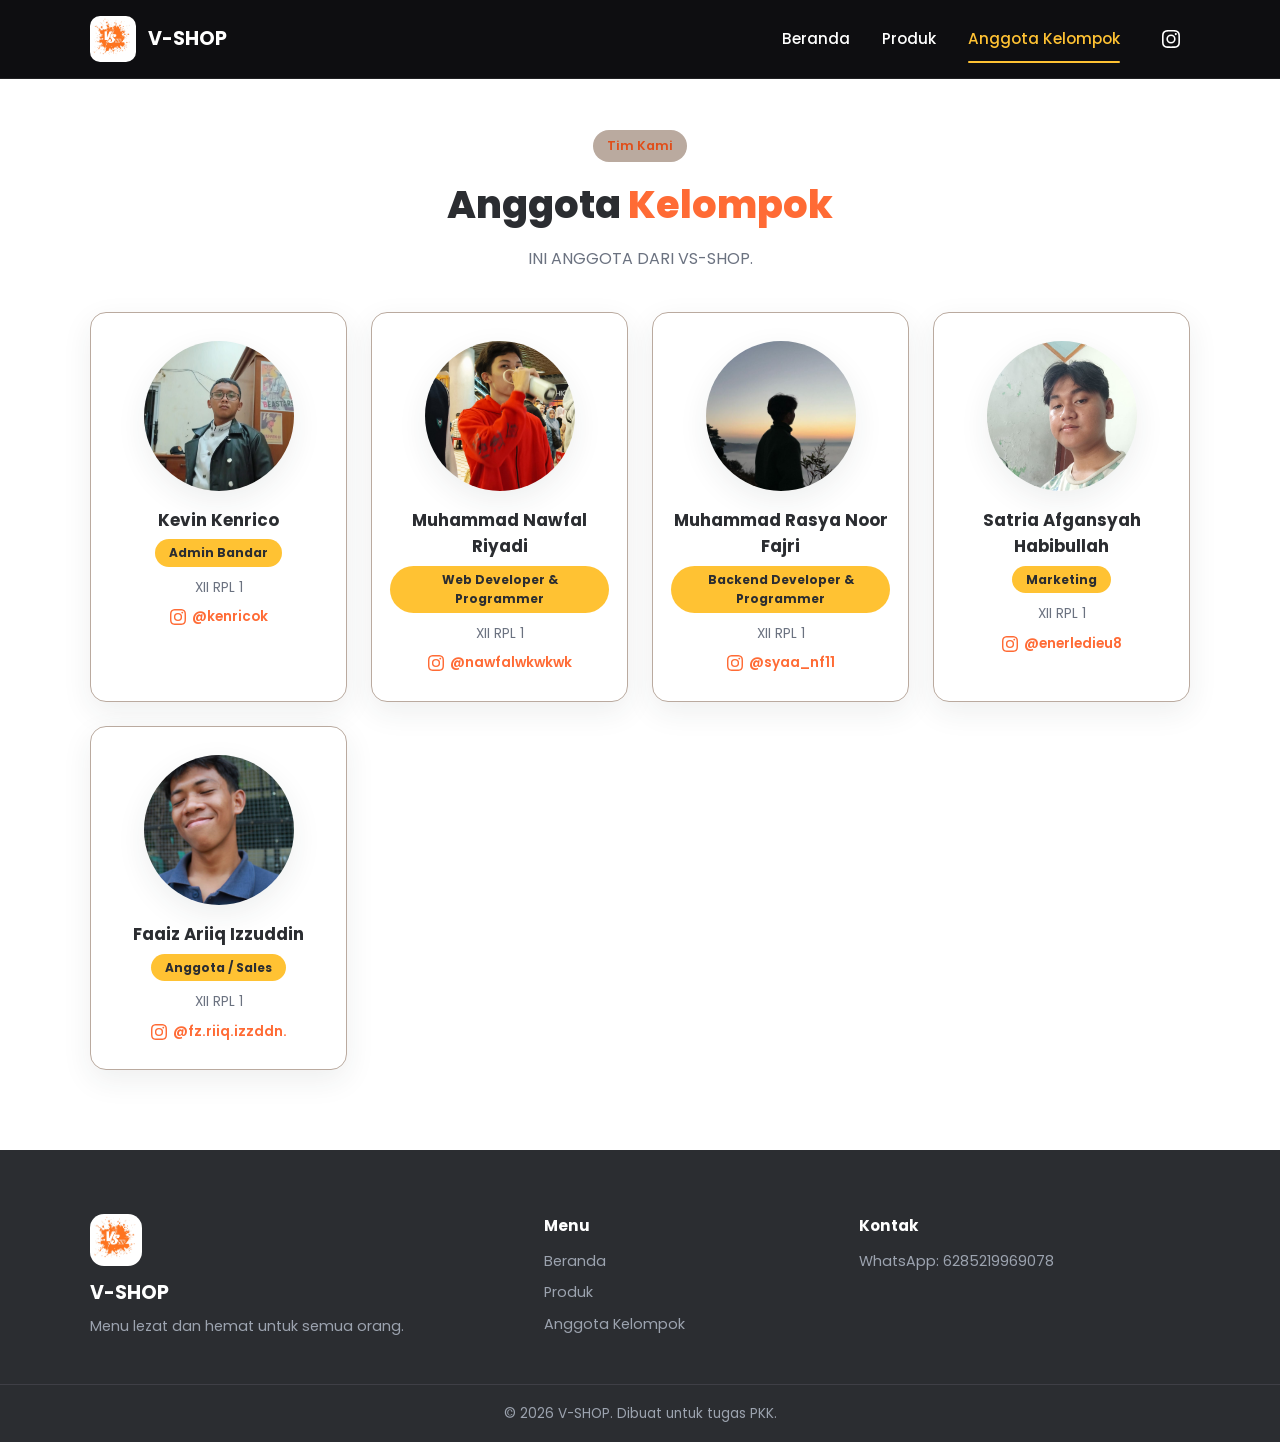
==== anggota.html @ c3562d58 "push web pkk pertama kali sebagai sample" ====
<!DOCTYPE html>
<html lang="id">
<head>
  <meta charset="UTF-8" />
  <meta name="viewport" content="width=device-width, initial-scale=1.0" />
  <meta name="description" content="Website penjualan makanan dan minuman — Anggota Kelompok" />
  <title>Anggota Kelompok — VS-SHOP</title>

  <!-- Google Font (bisa dihapus jika offline) -->
  <link rel="preconnect" href="https://fonts.googleapis.com" />
  <link rel="preconnect" href="https://fonts.gstatic.com" crossorigin />
  <link href="https://fonts.googleapis.com/css2?family=Poppins:wght@400;500;600;700;800&display=swap" rel="stylesheet" />

  <link rel="stylesheet" href="css/style.css" />
</head>
<body>

  <!-- ================= NAVBAR ================= -->
  <!-- Navbar SAMA PERSIS di index.html / produk.html / anggota.html.
       Brand & nama menu diisi otomatis dari js/data.js oleh js/main.js. -->
  <header class="navbar" id="navbar">
    <div class="container nav-container">
      <a href="index.html" class="brand">
        <span class="brand-logo" id="brand-logo">&#127869;</span>
        <span class="brand-name" id="brand-name">V-SHOP</span>
      </a>

      <nav class="nav-menu" id="nav-menu">
        <a href="index.html" class="nav-link">Beranda</a>
        <a href="produk.html" class="nav-link">Produk</a>
        <a href="anggota.html" class="nav-link active">Anggota Kelompok</a>
        <a href="#" class="insta-icon" id="insta-link" aria-label="Instagram">
          <svg viewBox="0 0 24 24" fill="currentColor" aria-hidden="true">
            <path d="M12 2.16c3.2 0 3.58 0 4.85.07 1.17.05 1.8.25 2.23.41.56.22.96.48 1.38.9.42.42.68.82.9 1.38.16.42.36 1.06.41 2.23.06 1.27.07 1.64.07 4.85s-.01 3.58-.07 4.85c-.05 1.17-.25 1.8-.41 2.23-.22.56-.48.96-.9 1.38-.42.42-.82.68-1.38.9-.42.16-1.06.36-2.23.41-1.27.06-1.64.07-4.85.07s-3.58-.01-4.85-.07c-1.17-.05-1.8-.25-2.23-.41a3.7 3.7 0 0 1-1.38-.9 3.7 3.7 0 0 1-.9-1.38c-.16-.42-.36-1.06-.41-2.23C2.17 15.58 2.16 15.2 2.16 12s.01-3.58.07-4.85c.05-1.17.25-1.8.41-2.23.22-.56.48-.96.9-1.38.42-.42.82-.68 1.38-.9.42-.16 1.06-.36 2.23-.41C8.42 2.17 8.8 2.16 12 2.16m0-2.16C8.74 0 8.33.01 7.05.07 5.78.13 4.9.33 4.14.63a5.87 5.87 0 0 0-2.13 1.38A5.87 5.87 0 0 0 .63 4.14C.33 4.9.13 5.78.07 7.05.01 8.33 0 8.74 0 12s.01 3.67.07 4.95c.06 1.27.26 2.15.56 2.91.31.8.72 1.47 1.38 2.13a5.87 5.87 0 0 0 2.13 1.38c.76.3 1.64.5 2.91.56 1.28.06 1.69.07 4.95.07s3.67-.01 4.95-.07c1.27-.06 2.15-.26 2.91-.56a5.87 5.87 0 0 0 2.13-1.38 5.87 5.87 0 0 0 1.38-2.13c.3-.76.5-1.64.56-2.91.06-1.28.07-1.69.07-4.95s-.01-3.67-.07-4.95c-.06-1.27-.26-2.15-.56-2.91a5.87 5.87 0 0 0-1.38-2.13A5.87 5.87 0 0 0 19.86.63c-.76-.3-1.64-.5-2.91-.56C15.67.01 15.26 0 12 0zm0 5.84a6.16 6.16 0 1 0 0 12.32 6.16 6.16 0 0 0 0-12.32zM12 16a4 4 0 1 1 0-8 4 4 0 0 1 0 8zm7.85-10.6a1.44 1.44 0 1 1-2.88 0 1.44 1.44 0 0 1 2.88 0z"/>
          </svg>
        </a>
      </nav>

      <button class="hamburger" id="hamburger" aria-label="Buka menu">
        <span></span><span></span><span></span>
      </button>
    </div>
  </header>

  <!-- ================= ANGGOTA KELOMPOK ================= -->
  <!-- Grid anggota di-render dari js/data.js oleh js/main.js -->
  <section class="section section-alt page-top" id="anggota">
    <div class="container">
      <div class="section-head">
        <span class="section-tag">Tim Kami</span>
        <h2 class="section-title">Anggota <span class="highlight">Kelompok</span></h2>
        <p class="section-desc">INI ANGGOTA DARI VS-SHOP.</p>
      </div>

      <!-- Card anggota di-render dari js/data.js oleh js/main.js -->
      <div class="grid grid-team" id="team-grid"></div>
    </div>
  </section>

  <!-- ================= FOOTER ================= -->
  <footer class="footer">
    <div class="container footer-content">
      <div class="footer-brand">
        <span class="footer-logo" id="footer-logo">&#127869;</span>
        <h3 id="footer-brand-name">Warung PKK</h3>
        <p id="footer-tagline">Menu lezat dan hemat untuk semua.</p>
      </div>
      <div class="footer-links">
        <h4>Menu</h4>
        <a href="index.html">Beranda</a>
        <a href="produk.html">Produk</a>
        <a href="anggota.html">Anggota Kelompok</a>
      </div>
      <div class="footer-contact">
        <h4>Kontak</h4>
        <p id="footer-contact-line">WhatsApp: +62 852-1996-9078</p>
      </div>
    </div>
    <div class="footer-bottom">
      <div class="container">
        <p>&copy; <span id="footer-year"></span> <span id="footer-copy-brand">Warung PKK</span>. Dibuat untuk tugas PKK.</p>
      </div>
    </div>
  </footer>

  <!-- Data (ganti-ganti di sini) lalu logika -->
  <script src="js/data.js"></script>
  <script src="js/main.js"></script>
</body>
</html>
---- css/style.css ----
/* ==========================================================================
   WARNA & FONT — ganti di sini jika ingin tema berbeda
   ========================================================================== */
:root {
  --primary: #ff6b35;
  --primary-dark: #e04e1a;
  --primary-light: #baaa9f;
  --accent: #ffc233;
  --accent-dark: #f0ad0a;
  --dark: #2b2d31;
  --gray: #6b7280;
  --bg: #fffaf5;
  --white: #ffffff;
  --radius: 16px;
  --shadow: 0 10px 30px rgba(43, 45, 49, 0.08);
  --shadow-hover: 0 16px 40px rgba(255, 194, 51, 0.35);
  font-size: 16px;
}

/* ==========================================================================
   RESET DASAR
   ========================================================================== */
* {
  margin: 0;
  padding: 0;
  box-sizing: border-box;
}

html {
  scroll-behavior: smooth;
}

body {
  font-family: "Poppins", "Segoe UI", system-ui, sans-serif;
  color: var(--dark);
  background: var(--bg);
  line-height: 1.6;
}

img {
  display: block;
  max-width: 100%;
}

a {
  text-decoration: none;
  color: inherit;
}

.container {
  width: min(1100px, 92%);
  margin-inline: auto;
}

.highlight {
  color: var(--primary);
}

/* ==========================================================================
   NAVBAR
   ========================================================================== */
.navbar {
  position: fixed;
  inset: 0 0 auto 0;
  z-index: 100;
  background: #0e0e11;
  border-bottom: 1px solid rgba(255, 255, 255, 0.08);
  transition: box-shadow 0.3s ease;
}

.navbar.scrolled {
  box-shadow: 0 4px 24px rgba(0, 0, 0, 0.5);
}

.nav-container {
  display: flex;
  align-items: center;
  justify-content: space-between;
  padding: 16px 0;
}

.brand {
  display: flex;
  align-items: center;
  gap: 12px;
}

/* Logo kotak putih */
.brand-logo {
  font-size: 1.8rem;
  display: inline-flex;
  align-items: center;
  justify-content: center;
  width: 46px;
  height: 46px;
  background: var(--white);
  border-radius: 10px;
  overflow: hidden;
}

.brand-logo img,
.footer-logo img {
  width: 100%;
  height: 100%;
  object-fit: contain;
  border-radius: 8px;
}

.brand-name {
  font-weight: 700;
  font-size: 1.2rem;
  color: #ffffff;
}

.nav-menu {
  display: flex;
  align-items: center;
  gap: 32px;
}

.nav-link {
  position: relative;
  padding: 6px 0;
  color: #ffffff;
  font-weight: 500;
  font-size: 0.95rem;
  transition: color 0.25s ease;
}

.nav-link:hover {
  color: var(--accent);
}

.nav-link.active {
  color: var(--accent);
}

.nav-link.active::after {
  content: "";
  position: absolute;
  left: 0;
  right: 0;
  bottom: -6px;
  height: 2px;
  border-radius: 2px;
  background: var(--accent);
}

.insta-icon {
  display: inline-flex;
  align-items: center;
  justify-content: center;
  width: 38px;
  height: 38px;
  color: #ffffff;
  transition: color 0.25s ease, transform 0.25s ease;
}

.insta-icon svg {
  width: 18px;
  height: 18px;
}

.insta-icon:hover {
  color: var(--accent);
  transform: scale(1.1);
}

/* Hamburger (hanya muncul di layar kecil) */
.hamburger {
  display: none;
  flex-direction: column;
  gap: 5px;
  background: none;
  border: none;
  cursor: pointer;
  padding: 8px;
}

.hamburger span {
  display: block;
  width: 26px;
  height: 3px;
  border-radius: 3px;
  background: #ffffff;
  transition: transform 0.3s ease, opacity 0.3s ease;
}

.hamburger.open span:nth-child(1) {
  transform: translateY(8px) rotate(45deg);
}

.hamburger.open span:nth-child(2) {
  opacity: 0;
}

.hamburger.open span:nth-child(3) {
  transform: translateY(-8px) rotate(-45deg);
}

/* ==========================================================================
   TOMBOL
   ========================================================================== */
.btn {
  display: inline-block;
  padding: 12px 24px;
  border-radius: 999px;
  font-family: inherit;
  font-weight: 600;
  font-size: 0.95rem;
  border: none;
  cursor: pointer;
  transition: transform 0.2s ease, box-shadow 0.2s ease;
}

/* Tombol utama: kuning solid */
.btn-primary {
  background: var(--accent);
  color: var(--dark);
  box-shadow: 0 6px 18px rgba(255, 194, 51, 0.4);
}

.btn-primary:hover {
  transform: translateY(-2px);
  box-shadow: var(--shadow-hover);
}

/* ==========================================================================
   BERANDA / HERO
   ========================================================================== */
.hero {
  padding: 160px 0 80px;
  background:
    radial-gradient(circle at 85% 15%, rgba(255, 194, 51, 0.3), transparent 45%),
    radial-gradient(circle at 10% 90%, rgba(255, 194, 51, 0.2), transparent 40%),
    linear-gradient(135deg, #fff8e6, #ffedb8);
}

.hero-grid {
  display: grid;
  grid-template-columns: 1.15fr 1fr;
  gap: 48px;
  align-items: center;
}

.hero-title {
  font-size: clamp(2rem, 4.5vw, 3.2rem);
  font-weight: 800;
  line-height: 1.2;
  margin-bottom: 16px;
  color: var(--dark);
}

.hero-subtitle {
  color: var(--gray);
  font-size: 1.05rem;
  max-width: 52ch;
  margin-bottom: 28px;
}

.btn-hero {
  font-size: 1.05rem;
  padding: 14px 32px;
}

.hero-image img {
  width: 100%;
  border-radius: 24px;
  box-shadow: var(--shadow);
}

.hero-image img.img-placeholder {
  border-radius: 24px;
}

/* ==========================================================================
   BARIS 4 KARTU FITUR
   ========================================================================== */
.features {
  padding: 0 0 40px;
}

.features-row {
  display: flex;
  flex-wrap: wrap;
  gap: 20px;
  justify-content: center;
  background: var(--white);
  border-radius: var(--radius);
  box-shadow: var(--shadow);
  padding: 24px;
}

.feature-card {
  display: flex;
  align-items: center;
  gap: 14px;
  flex: 1 1 200px;
}

/* Ikon bulat kuning kecil */
.feature-icon {
  font-size: 1.2rem;
  display: inline-flex;
  align-items: center;
  justify-content: center;
  width: 44px;
  height: 44px;
  flex-shrink: 0;
  background: var(--accent);
  border-radius: 50%;
  box-shadow: 0 4px 12px rgba(255, 194, 51, 0.4);
}

.feature-card h3 {
  font-size: 1rem;
  margin-bottom: 2px;
}

.feature-card p {
  font-size: 0.85rem;
  color: var(--gray);
}

/* ==========================================================================
   KENAPA PILIH KAMI
   ========================================================================== */
.why-section {
  padding: 40px 0 80px;
}

.why-grid {
  display: grid;
  grid-template-columns: 1.2fr 1fr;
  gap: 48px;
  align-items: center;
}

.why-title {
  font-size: clamp(1.6rem, 3.5vw, 2.4rem);
  font-weight: 800;
  margin-bottom: 16px;
}

.why-desc {
  color: var(--gray);
  max-width: 52ch;
  margin-bottom: 20px;
}

/* Teks kecil bergaya tulisan tangan / catatan tempel */
.why-note {
  display: inline-block;
  font-family: "Segoe Script", "Brush Script MT", cursive;
  font-style: italic;
  font-size: 1.15rem;
  color: var(--primary);
  background: var(--accent);
  padding: 6px 14px;
  border-radius: 6px;
  transform: rotate(-1.5deg);
}

.why-image img {
  width: 100%;
  border-radius: 24px;
  box-shadow: var(--shadow);
}

/* ==========================================================================
   SECTION UMUM
   ========================================================================== */
.section {
  padding: 80px 0;
}

/* Halaman produk.html & anggota.html berdiri sendiri di bawah navbar fixed */
.page-top {
  padding-top: 130px;
}

.section-alt {
  background: var(--white);
}

.section-head {
  text-align: center;
  max-width: 620px;
  margin: 0 auto 40px;
}

.section-tag {
  display: inline-block;
  background: var(--primary-light);
  color: var(--primary-dark);
  font-weight: 600;
  font-size: 0.8rem;
  padding: 6px 14px;
  border-radius: 999px;
  margin-bottom: 12px;
}

.section-title {
  font-size: clamp(1.6rem, 3.5vw, 2.4rem);
  font-weight: 800;
  margin-bottom: 10px;
}

.section-desc {
  color: var(--gray);
}

/* ==========================================================================
   FILTER KATEGORI
   ========================================================================== */
.filter-bar {
  display: flex;
  justify-content: center;
  flex-wrap: wrap;
  gap: 10px;
  margin-bottom: 36px;
}

.filter-btn {
  font-family: inherit;
  font-weight: 600;
  font-size: 0.9rem;
  padding: 9px 22px;
  border-radius: 999px;
  border: 2px solid var(--primary-light);
  background: var(--white);
  color: var(--dark);
  cursor: pointer;
  transition: all 0.2s ease;
}

.filter-btn:hover {
  border-color: var(--accent);
}

.filter-btn.active {
  background: var(--accent);
  border-color: var(--accent);
  color: var(--dark);
}

/* ==========================================================================
   GRID PRODUK & KARTU
   ========================================================================== */
.grid {
  display: grid;
  grid-template-columns: repeat(auto-fill, minmax(240px, 1fr));
  gap: 24px;
}

.product-card {
  background: var(--white);
  border-radius: var(--radius);
  overflow: hidden;
  box-shadow: var(--shadow);
  position: relative;
  display: flex;
  flex-direction: column;
  transition: transform 0.25s ease, box-shadow 0.25s ease;
}

.product-card:hover {
  transform: translateY(-6px);
  box-shadow: var(--shadow-hover);
}

.product-img {
  width: 100%;
  aspect-ratio: 3 / 2;
  object-fit: cover;
}

.product-img.img-placeholder {
  object-fit: contain;
}

.product-category {
  position: absolute;
  top: 12px;
  left: 12px;
  background: var(--accent);
  color: var(--dark);
  font-size: 0.75rem;
  font-weight: 600;
  padding: 4px 12px;
  border-radius: 999px;
}

.product-body {
  padding: 20px;
  display: flex;
  flex-direction: column;
  gap: 8px;
  flex: 1;
}

.product-name {
  font-size: 1.05rem;
  font-weight: 700;
}

.product-price {
  font-size: 1.1rem;
  font-weight: 800;
  color: var(--primary-dark);
}

.product-desc {
  color: var(--gray);
  font-size: 0.9rem;
  line-height: 1.5;
}

.btn-order {
  display: block;
  width: 100%;
  margin-top: auto;
  text-align: center;
  box-sizing: border-box;
}

/* Ikon WhatsApp kecil di dalam tombol */
.wa-icon {
  width: 1em;
  height: 1em;
  vertical-align: -2px;
  margin-right: 6px;
}

/* ==========================================================================
   MENU ALTERNATIF (PLAN B)
   ========================================================================== */
.alt-container {
  margin-top: 56px;
  padding-top: 56px;
  border-top: 2px dashed var(--primary-light);
}

.alt-head {
  text-align: center;
  max-width: 620px;
  margin: 0 auto 28px;
}

.alt-title {
  font-size: clamp(1.4rem, 3vw, 2rem);
  font-weight: 800;
  margin-bottom: 6px;
}

.alt-desc {
  color: var(--gray);
}

.alt-grid {
  display: grid;
  grid-template-columns: repeat(2, 1fr);
  gap: 20px;
  max-width: 900px;
  margin-inline: auto;
}

/* Kartu alternatif: horizontal kecil */
.alt-card {
  display: flex;
  align-items: center;
  gap: 16px;
  background: var(--white);
  border-radius: var(--radius);
  box-shadow: var(--shadow);
  padding: 14px;
}

.alt-img {
  width: 96px;
  height: 96px;
  border-radius: 12px;
  object-fit: cover;
  flex-shrink: 0;
}

.alt-img.img-placeholder {
  object-fit: contain;
}

.alt-body {
  display: flex;
  flex-direction: column;
  gap: 4px;
  align-items: flex-start;
}

.alt-name {
  font-size: 1rem;
  font-weight: 700;
}

.alt-price {
  color: var(--primary-dark);
  font-weight: 800;
  font-size: 0.95rem;
}

.alt-btn {
  display: inline-flex;
  align-items: center;
  margin-top: 4px;
  background: var(--accent);
  color: var(--dark);
  font-weight: 600;
  font-size: 0.8rem;
  padding: 7px 16px;
  border-radius: 999px;
  transition: background 0.2s ease, transform 0.2s ease;
}

.alt-btn:hover {
  background: var(--accent-dark);
  transform: translateY(-2px);
}

/* ==========================================================================
   KARTU ANGGOTA
   ========================================================================== */
.grid-team {
  grid-template-columns: repeat(auto-fill, minmax(220px, 1fr));
}

.team-card {
  background: var(--white);
  border-radius: var(--radius);
  overflow: hidden;
  box-shadow: var(--shadow);
  text-align: center;
  transition: transform 0.25s ease, box-shadow 0.25s ease;
}

.section-alt .team-card {
  border: 1px solid var(--primary-light);
}

.team-card:hover {
  transform: translateY(-6px);
  box-shadow: var(--shadow-hover);
}

/* Foto anggota bulat penuh */
.team-img {
  width: 150px;
  height: 150px;
  border-radius: 50%;
  object-fit: cover;
  margin: 28px auto 0;
  box-shadow: var(--shadow);
}

.team-img.img-placeholder {
  object-fit: contain;
  background: var(--primary-light);
}

.team-body {
  padding: 16px 18px 22px;
}

.team-name {
  font-size: 1.05rem;
  font-weight: 700;
  margin-bottom: 6px;
}

/* Role tampil sebagai badge kuning (pill) */
.team-role {
  display: inline-block;
  background: var(--accent);
  color: var(--dark);
  font-size: 0.75rem;
  font-weight: 700;
  padding: 4px 14px;
  border-radius: 999px;
}

.team-kelas {
  color: var(--gray);
  font-size: 0.85rem;
  margin: 10px 0 8px;
}

/* Instagram: ikon + @username sejajar horizontal */
.team-ig {
  display: inline-flex;
  align-items: center;
  gap: 6px;
  color: var(--primary);
  font-size: 0.85rem;
  font-weight: 600;
  transition: color 0.2s ease;
}

.team-ig svg {
  width: 16px;
  height: 16px;
}

.team-ig:hover {
  color: var(--primary-dark);
}

/* ==========================================================================
   FOOTER
   ========================================================================== */
.footer {
  background: var(--dark);
  color: #e5e7eb;
}

.footer-content {
  display: grid;
  grid-template-columns: 1.5fr 1fr 1.2fr;
  gap: 40px;
  padding: 64px 0 40px;
}

.footer-logo {
  font-size: 2rem;
  display: inline-flex;
  align-items: center;
  justify-content: center;
  width: 52px;
  height: 52px;
  background: var(--white);
  border-radius: 14px;
  margin-bottom: 12px;
  overflow: hidden;
}

.footer-brand h3 {
  color: var(--white);
  font-size: 1.2rem;
  margin-bottom: 6px;
}

.footer-brand p {
  color: #9ca3af;
  font-size: 0.9rem;
}

.footer-links h4,
.footer-contact h4 {
  color: var(--white);
  font-size: 0.95rem;
  margin-bottom: 12px;
}

.footer-links a {
  display: block;
  color: #9ca3af;
  font-size: 0.9rem;
  margin-bottom: 8px;
  transition: color 0.2s ease;
}

.footer-links a:hover {
  color: var(--primary);
}

.footer-contact p {
  color: #9ca3af;
  font-size: 0.9rem;
}

.footer-bottom {
  border-top: 1px solid #3f3f46;
  padding: 18px 0;
}

.footer-bottom p {
  text-align: center;
  color: #9ca3af;
  font-size: 0.85rem;
}

/* ==========================================================================
   RESPONSIF (mobile & tablet)
   ========================================================================== */
@media (max-width: 900px) {
  .hero-grid {
    grid-template-columns: 1fr;
  }

  .hero {
    padding: 130px 0 60px;
  }

  .why-grid {
    grid-template-columns: 1fr;
  }

  .alt-grid {
    grid-template-columns: 1fr;
  }

  .footer-content {
    grid-template-columns: 1fr;
    gap: 28px;
  }
}

@media (max-width: 768px) {
  .hamburger {
    display: flex;
  }

  .nav-menu {
    position: absolute;
    top: 100%;
    inset-inline: 0;
    flex-direction: column;
    align-items: stretch;
    gap: 4px;
    background: #0e0e11;
    border-top: 1px solid rgba(255, 255, 255, 0.1);
    padding: 16px;
    transform: translateY(-130%);
    transition: transform 0.3s ease;
  }

  .nav-menu.open {
    transform: translateY(0);
  }

  .nav-link {
    padding: 12px 0;
  }

  .insta-icon {
    align-self: flex-start;
    margin-top: 12px;
  }

  .features-row {
    gap: 14px;
    padding: 18px;
  }

  .feature-card {
    flex: 1 1 42%;
  }
}

@media (max-width: 480px) {
  .brand-name {
    font-size: 1.05rem;
  }

  .hero-title {
    font-size: 1.8rem;
  }

  .btn-hero {
    width: 100%;
    text-align: center;
  }

  .feature-card {
    flex: 1 1 100%;
  }
}
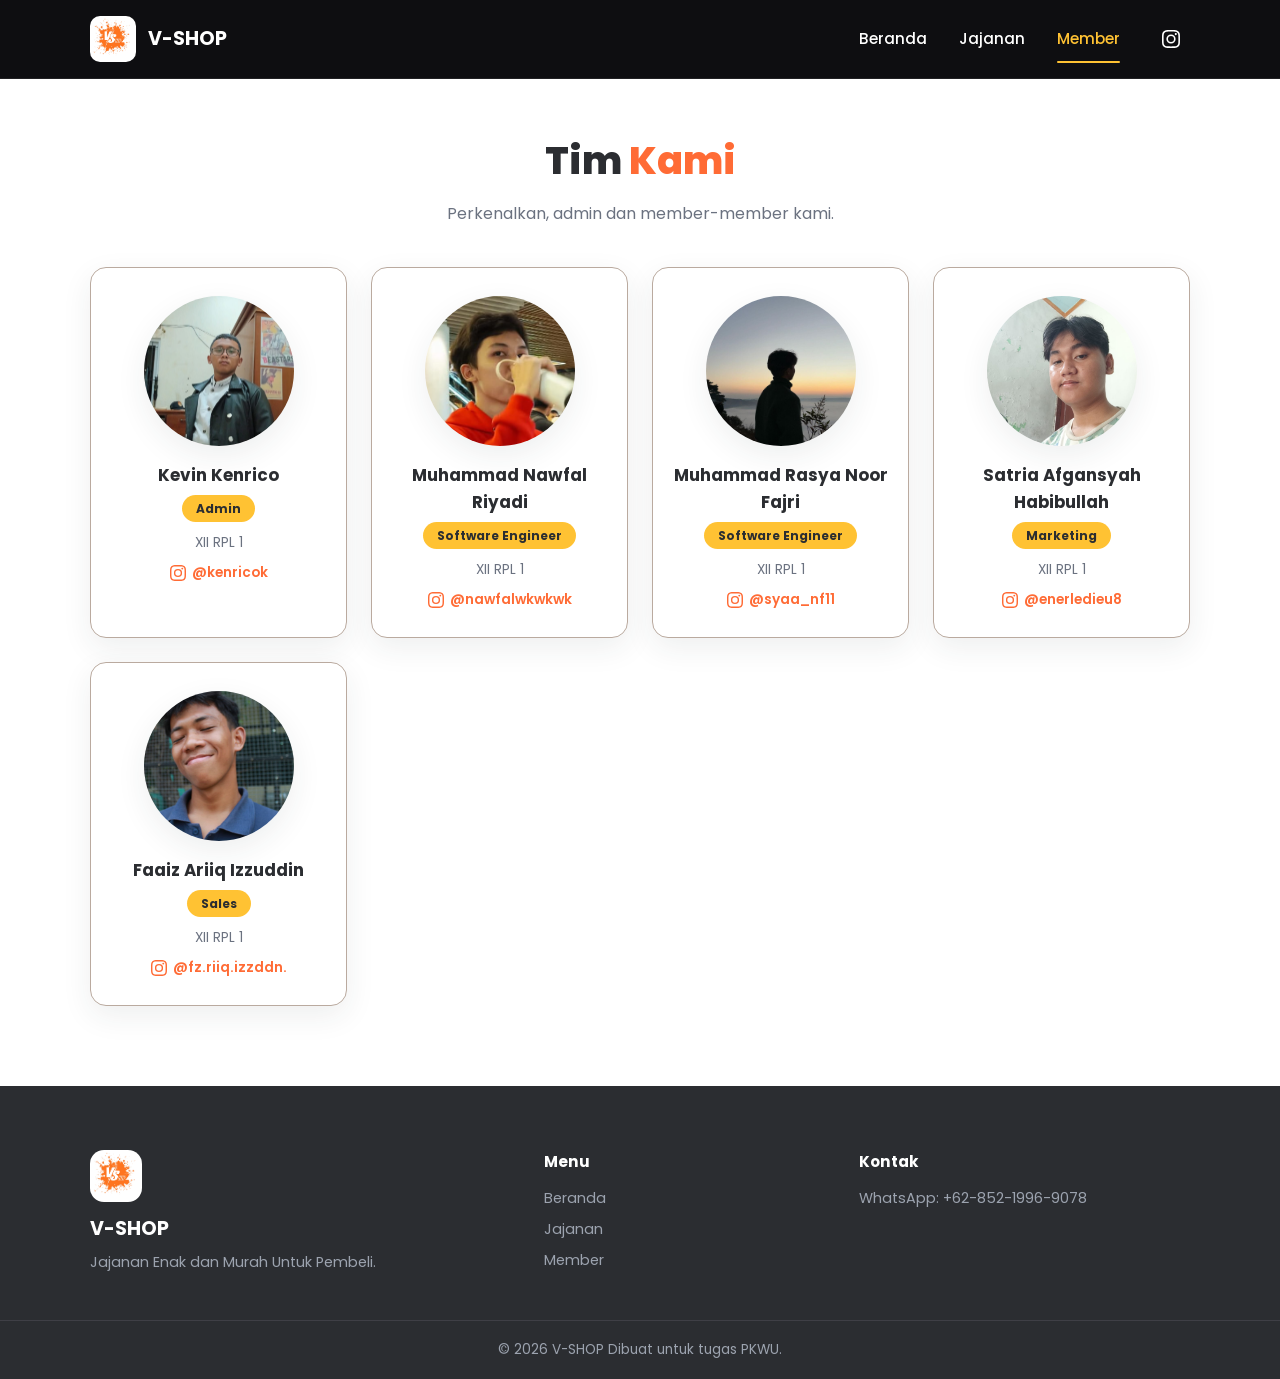
==== commit 6340d651: "update terbaik sebelum hapus minuman" ====
--- a/anggota.html
+++ b/anggota.html
@@ -4,12 +4,13 @@
   <meta charset="UTF-8" />
   <meta name="viewport" content="width=device-width, initial-scale=1.0" />
   <meta name="description" content="Website penjualan makanan dan minuman — Anggota Kelompok" />
-  <title>Anggota Kelompok — VS-SHOP</title>
+  <title>V-SHOP — Member</title>
 
   <!-- Google Font (bisa dihapus jika offline) -->
   <link rel="preconnect" href="https://fonts.googleapis.com" />
   <link rel="preconnect" href="https://fonts.gstatic.com" crossorigin />
   <link href="https://fonts.googleapis.com/css2?family=Poppins:wght@400;500;600;700;800&display=swap" rel="stylesheet" />
+  <link rel="icon" href="img/vshop.png">
 
   <link rel="stylesheet" href="css/style.css" />
 </head>
@@ -27,8 +28,8 @@
 
       <nav class="nav-menu" id="nav-menu">
         <a href="index.html" class="nav-link">Beranda</a>
-        <a href="produk.html" class="nav-link">Produk</a>
-        <a href="anggota.html" class="nav-link active">Anggota Kelompok</a>
+        <a href="produk.html" class="nav-link">Jajanan</a>
+        <a href="anggota.html" class="nav-link active">Member</a>
         <a href="#" class="insta-icon" id="insta-link" aria-label="Instagram">
           <svg viewBox="0 0 24 24" fill="currentColor" aria-hidden="true">
             <path d="M12 2.16c3.2 0 3.58 0 4.85.07 1.17.05 1.8.25 2.23.41.56.22.96.48 1.38.9.42.42.68.82.9 1.38.16.42.36 1.06.41 2.23.06 1.27.07 1.64.07 4.85s-.01 3.58-.07 4.85c-.05 1.17-.25 1.8-.41 2.23-.22.56-.48.96-.9 1.38-.42.42-.82.68-1.38.9-.42.16-1.06.36-2.23.41-1.27.06-1.64.07-4.85.07s-3.58-.01-4.85-.07c-1.17-.05-1.8-.25-2.23-.41a3.7 3.7 0 0 1-1.38-.9 3.7 3.7 0 0 1-.9-1.38c-.16-.42-.36-1.06-.41-2.23C2.17 15.58 2.16 15.2 2.16 12s.01-3.58.07-4.85c.05-1.17.25-1.8.41-2.23.22-.56.48-.96.9-1.38.42-.42.82-.68 1.38-.9.42-.16 1.06-.36 2.23-.41C8.42 2.17 8.8 2.16 12 2.16m0-2.16C8.74 0 8.33.01 7.05.07 5.78.13 4.9.33 4.14.63a5.87 5.87 0 0 0-2.13 1.38A5.87 5.87 0 0 0 .63 4.14C.33 4.9.13 5.78.07 7.05.01 8.33 0 8.74 0 12s.01 3.67.07 4.95c.06 1.27.26 2.15.56 2.91.31.8.72 1.47 1.38 2.13a5.87 5.87 0 0 0 2.13 1.38c.76.3 1.64.5 2.91.56 1.28.06 1.69.07 4.95.07s3.67-.01 4.95-.07c1.27-.06 2.15-.26 2.91-.56a5.87 5.87 0 0 0 2.13-1.38 5.87 5.87 0 0 0 1.38-2.13c.3-.76.5-1.64.56-2.91.06-1.28.07-1.69.07-4.95s-.01-3.67-.07-4.95c-.06-1.27-.26-2.15-.56-2.91a5.87 5.87 0 0 0-1.38-2.13A5.87 5.87 0 0 0 19.86.63c-.76-.3-1.64-.5-2.91-.56C15.67.01 15.26 0 12 0zm0 5.84a6.16 6.16 0 1 0 0 12.32 6.16 6.16 0 0 0 0-12.32zM12 16a4 4 0 1 1 0-8 4 4 0 0 1 0 8zm7.85-10.6a1.44 1.44 0 1 1-2.88 0 1.44 1.44 0 0 1 2.88 0z"/>
@@ -47,9 +48,8 @@
   <section class="section section-alt page-top" id="anggota">
     <div class="container">
       <div class="section-head">
-        <span class="section-tag">Tim Kami</span>
-        <h2 class="section-title">Anggota <span class="highlight">Kelompok</span></h2>
-        <p class="section-desc">INI ANGGOTA DARI VS-SHOP.</p>
+        <h2 class="section-title">Tim <span class="highlight">Kami</span></h2>
+        <p class="section-desc">Perkenalkan, admin dan member-member kami.</p>
       </div>
 
       <!-- Card anggota di-render dari js/data.js oleh js/main.js -->
@@ -68,17 +68,17 @@
       <div class="footer-links">
         <h4>Menu</h4>
         <a href="index.html">Beranda</a>
-        <a href="produk.html">Produk</a>
-        <a href="anggota.html">Anggota Kelompok</a>
+        <a href="produk.html">Jajanan</a>
+        <a href="anggota.html">Member</a>
       </div>
       <div class="footer-contact">
         <h4>Kontak</h4>
-        <p id="footer-contact-line">WhatsApp: +62 852-1996-9078</p>
+        <p id="footer-contact-line">WhatsApp: +62-852-1996-9078</p>
       </div>
     </div>
     <div class="footer-bottom">
       <div class="container">
-        <p>&copy; <span id="footer-year"></span> <span id="footer-copy-brand">Warung PKK</span>. Dibuat untuk tugas PKK.</p>
+        <p>&copy; <span id="footer-year"></span> <span id="footer-copy-brand">Warung PKWU</span> Dibuat untuk tugas PKWU.</p>
       </div>
     </div>
   </footer>
--- a/css/style.css
+++ b/css/style.css
@@ -109,7 +109,7 @@
 .brand-name {
   font-weight: 700;
   font-size: 1.2rem;
-  color: #ffffff;
+  color: #ffffff; /*ini*/
 }
 
 .nav-menu {
@@ -354,7 +354,7 @@
   font-family: "Segoe Script", "Brush Script MT", cursive;
   font-style: italic;
   font-size: 1.15rem;
-  color: var(--primary);
+  color: black;
   background: var(--accent);
   padding: 6px 14px;
   border-radius: 6px;
